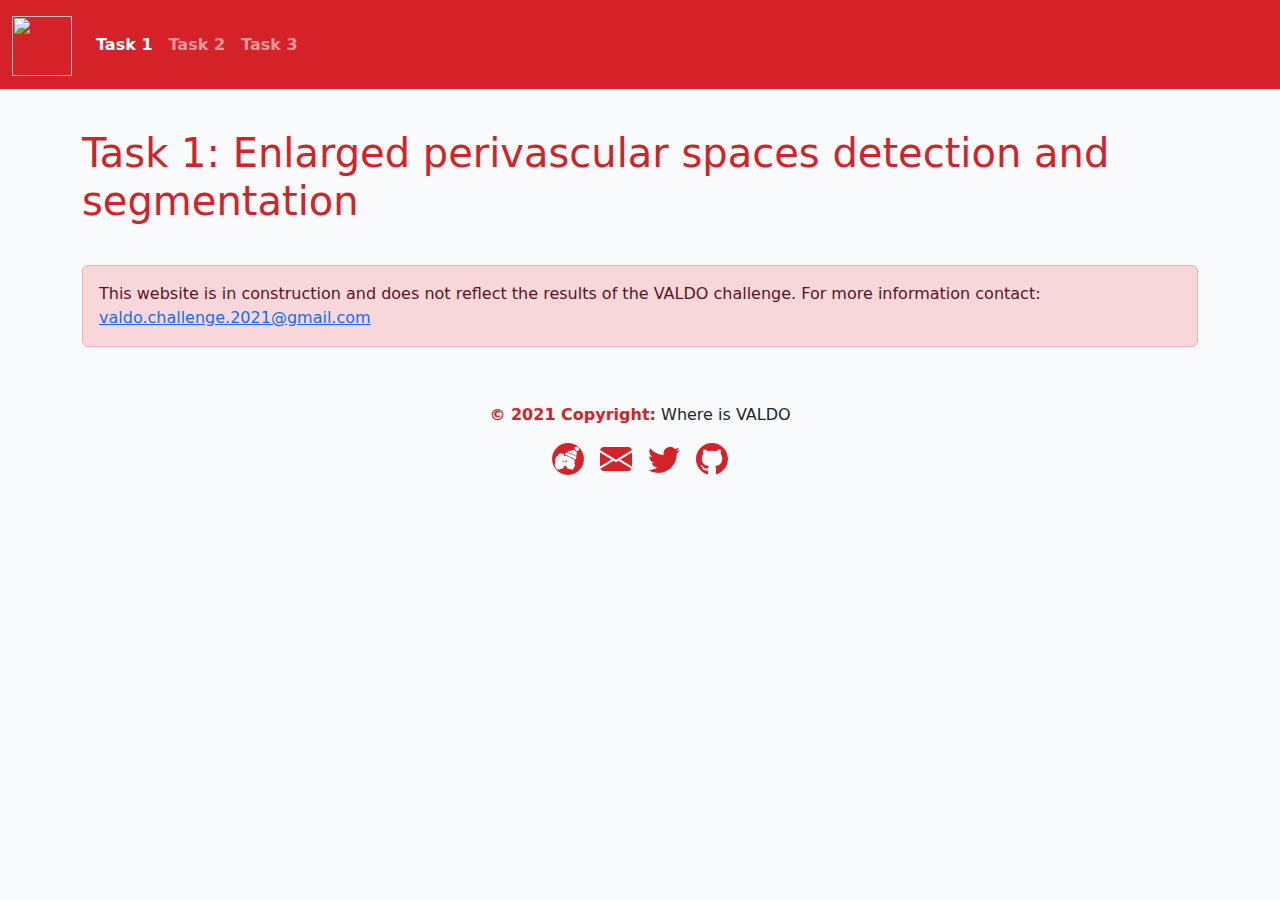
==== task_1.html @ 1172d179 "Modify footer margin" ====
<!DOCTYPE html>
<html lang="en">
    <head>
	<meta name="viewport" content="width=device-width, initial-scale=1.0">
	<link href="https://unpkg.com/gridjs/dist/theme/mermaid.min.css" rel="stylesheet"/>
	<link href="https://cdn.jsdelivr.net/npm/bootstrap@5.2.0/dist/css/bootstrap.min.css" rel="stylesheet"/>
        <link rel="shortcut icon" href="web/logo.png"/>
<style>
        h1 {
            color: #d52229;
            margin-top: 1em;
            margin-bottom: 1em;
        }
        body {
            background-color: #f9fafb
        }
        footer {
            display: flex;
            flex-direction: column;
            justify-content: center;
        }
        .footer-text {
            display: flex;
            flex-direction: row;
            margin-top: 1em;
            justify-content: center;
        }
        .icon {
            width: 2em;
            margin-left: 0.5em;
            margin-right: 0.5em;
        }

        .valdo:hover {
            color: #a9bcc5;
        }

        .github:hover {
            color: #000000;
        }

        .twitter:hover {
            color: #52a7e8;
        }

        .icon > a {
            color: inherit;
        }

        .mail:hover {
            color: #fca521;
        }
        .footer-icons {
            color: #d52229;
            display: flex;
            margin-top: 1em;
            margin-bottom: 1em;
            flex-direction: row;
            justify-content: center;
        }
        .navbar {
            background-color: #d52229;
        }
        .footer-text > strong {
            color: #d52229;
        }
</style>
    </head>
    <body>
        <nav class="navbar navbar-expand-lg navbar-dark">
            <div class="container-fluid">
                <a class="navbar-brand" href="index.html">
                    <img src="web/logo.png" alt="" width="60" height="60" class="d-inline-block align-text-top">
                </a>
                <button class="navbar-toggler" type="button" data-bs-toggle="collapse" data-bs-target="#navbarText" aria-controls="navbarText" aria-expanded="false" aria-label="Toggle navigation">
                    <span class="navbar-toggler-icon"></span>
                </button>
                <div class="collapse navbar-collapse" id="navbarText">
                    <ul class="navbar-nav me-auto mb-2 mb-lg-0">
                        <li class="nav-item">
                            <a class="nav-link active" href="task_1.html"><strong>Task 1</strong></a>
                        </li>
                        <li class="nav-item">
                            <a class="nav-link inactive" href="task_2.html"><strong>Task 2</strong></a>
                        </li>
                        <li class="nav-item">
                            <a class="nav-link inactive" href="task_3.html"><strong>Task 3</strong></a>
                        </li>
                    </ul>
                </div>
            </div>
        </nav>

        <div class="container">

            <h1>Task 1: Enlarged perivascular spaces detection and segmentation</h1>

            <div class="alert alert-danger" role="alert">
                This website is in construction and does not reflect the results of the VALDO challenge. For more information contact: <a href="mailto:valdo.challenge.2021@gmail.com">valdo.challenge.2021@gmail.com</a>
            </div>

            <div id="task1"></div>

            <script src="https://unpkg.com/gridjs/dist/gridjs.umd.js"></script>
            <script src="https://cdn.jsdelivr.net/npm/bootstrap@5.2.0/dist/js/bootstrap.bundle.min.js"></script>

        </div>
        <br>
        <footer>
            <div class="footer-text">
                <strong>© 2021 Copyright:</strong>&nbsp;Where is VALDO
            </div>
            <div class="footer-icons">
                <div class="icon">
                    <a href="https://valdo.grand-challenge.org/">
                        <svg xmlns="http://www.w3.org/2000/svg" width="100%" height="100%" fill="currentColor" class="bi bi-valdo valdo" viewBox="0 0 60 60">
                            <path d="m 30.000261,0.144715 a 29.855217,29.855217 0 0 0 -29.855542,29.85503 29.855217,29.855217 0 0 0 29.855542,29.85554 29.855217,29.855217 0 0 0 29.85502,-29.85554 29.855217,29.855217 0 0 0 -29.85502,-29.85503 z m 14.1149,6.74119 c 0.0757,-0.009 0.14612,0.0627 0.22376,0.15555 0.12421,0.14857 0.26726,0.35272 0.43822,0.38602 0.17096,0.0333 0.37003,-0.10371 0.58911,-0.22686 0.21907,-0.12315 0.45764,-0.23215 0.59686,-0.18035 0.13923,0.0518 0.17926,0.26391 0.2713,0.37931 0.0921,0.11535 0.23619,0.13432 0.57774,0.0548 0.34155,-0.0796 0.8808,-0.25784 1.15549,-0.2837 0.27469,-0.0259 0.28499,0.10022 0.27078,0.2589 -0.0142,0.15868 -0.0532,0.35036 0.0842,0.39274 0.13749,0.0424 0.45107,-0.0645 0.64337,-0.0238 0.1923,0.0407 0.26379,0.22852 0.2868,0.42426 0.023,0.19573 -0.002,0.39988 0.17415,0.66766 0.17622,0.26779 0.55333,0.59892 0.72192,0.86145 0.16859,0.26253 0.12871,0.45618 0.0842,0.58962 -0.0444,0.13343 -0.0936,0.20681 0.0408,0.3359 0.13445,0.12909 0.45234,0.31372 0.62322,0.45785 0.17088,0.14414 0.19498,0.24785 0.14314,0.34365 -0.0518,0.0958 -0.17992,0.18414 -0.19224,0.29197 -0.0123,0.10784 0.0909,0.23472 0.0615,0.34882 -0.0294,0.1141 -0.19118,0.21605 -0.26769,0.38344 -0.0765,0.16738 -0.0677,0.39969 -0.0579,0.6072 0.01,0.20751 0.0204,0.39021 -0.10129,0.48369 -0.12168,0.0935 -0.37588,0.0982 -0.59686,0.22014 -0.22099,0.122 -0.40832,0.36137 -0.57981,0.52245 -0.17149,0.16108 -0.32755,0.24385 -0.47336,0.29197 -0.14582,0.0481 -0.28169,0.0614 -0.40462,0.0496 -0.12293,-0.0118 -0.233,-0.0491 -0.32143,-0.008 -0.0884,0.0403 -0.15453,0.15779 -0.26148,0.23565 -0.10695,0.0779 -0.25476,0.11655 -0.37052,0.2036 -0.11579,0.087 -0.1993,0.22229 -0.28991,0.25167 -0.0906,0.0294 -0.18859,-0.0474 -0.32039,-0.11524 -0.13181,-0.0678 -0.29762,-0.12593 -0.43564,-0.22583 -0.13803,-0.0999 -0.24842,-0.24197 -0.42374,-0.36897 -0.17531,-0.12701 -0.41566,-0.23897 -0.65113,-0.33745 -0.23548,-0.0985 -0.4657,-0.18333 -0.62838,-0.28525 -0.16268,-0.10191 -0.25756,-0.22092 -0.29766,-0.39377 -0.0401,-0.17285 -0.0254,-0.39914 -0.13487,-0.46768 -0.1095,-0.0685 -0.34349,0.0207 -0.54416,0.006 -0.20067,-0.0149 -0.36824,-0.13435 -0.41289,-0.34675 -0.0447,-0.2124 0.0339,-0.51756 -0.0129,-0.72864 -0.0467,-0.21109 -0.21883,-0.32802 -0.30851,-0.47129 -0.0897,-0.14326 -0.0968,-0.31296 -0.0734,-0.45061 0.0233,-0.13765 0.077,-0.24292 -0.005,-0.3018 -0.0815,-0.0589 -0.29865,-0.0711 -0.41651,-0.1204 -0.11786,-0.0492 -0.13634,-0.13583 -0.14573,-0.17932 -0.009,-0.0435 -0.009,-0.0439 0.0119,-0.17932 0.0213,-0.13548 0.0644,-0.40668 0.063,-0.58601 -10e-4,-0.17933 -0.0472,-0.26719 -0.10128,-0.38033 -0.0541,-0.11319 -0.11643,-0.25212 -0.03,-0.33125 0.0865,-0.0791 0.32149,-0.0982 0.40308,-0.20671 0.0816,-0.10856 0.01,-0.30701 0.0109,-0.44183 10e-4,-0.13482 0.0764,-0.20595 0.15193,-0.30179 0.0756,-0.0958 0.15175,-0.21634 0.25322,-0.21394 0.10146,0.002 0.22791,0.12793 0.3762,-0.0558 0.1483,-0.18371 0.31891,-0.67647 0.45734,-0.87643 0.0519,-0.075 0.0993,-0.10906 0.14469,-0.11421 z m -2.28668,5.67976 c 0.0378,9e-4 0.0732,0.005 0.10749,0.0145 -0.008,0.038 -0.0184,0.0795 -0.0264,0.12505 -0.0233,0.13764 -0.0174,0.30734 0.0724,0.45062 0.0897,0.14328 0.26232,0.2602 0.30902,0.47129 0.0468,0.21108 -0.0318,0.51573 0.0129,0.72812 0.0446,0.2124 0.21223,0.33237 0.4129,0.34727 0.20067,0.0152 0.43464,-0.0743 0.54415,-0.006 0.10951,0.0685 0.0948,0.29482 0.13487,0.46768 0.0401,0.17286 0.13446,0.29239 0.29714,0.39429 0.16269,0.10193 0.39344,0.18633 0.62891,0.28473 0.23548,0.0985 0.47633,0.21096 0.65164,0.33797 0.17531,0.127 0.28468,0.26917 0.42271,0.36897 0.13801,0.0999 0.30435,0.15802 0.43615,0.22582 0.13181,0.0678 0.22969,0.14516 0.32039,0.11576 0.0906,-0.0294 0.1736,-0.16508 0.28939,-0.25218 0.0536,-0.0403 0.11467,-0.0706 0.17467,-0.0987 -0.0564,0.32243 -0.13388,0.81135 -0.13488,1.2454 -0.001,0.50702 0.10306,0.92382 0.0605,1.29553 -0.0426,0.37171 -0.23237,0.69863 -0.29197,1.02939 -0.0597,0.33075 0.0104,0.66502 -0.0755,1.07539 -0.0858,0.41036 -0.32746,0.89696 -0.39636,1.51567 -0.069,0.61869 0.0351,1.36931 -0.14727,1.61023 -0.18238,0.24092 -0.65099,-0.0274 -1.01234,-0.29248 -0.36135,-0.26505 -0.61537,-0.52678 -0.88109,-0.6811 -0.26571,-0.15431 -0.54321,-0.20091 -0.77204,-0.38344 -0.22883,-0.18252 -0.40903,-0.5012 -0.75293,-0.69143 -0.34391,-0.19022 -0.85146,-0.25171 -1.27382,-0.46664 -0.42236,-0.21492 -0.75976,-0.58367 -1.14515,-0.75602 -0.38538,-0.17236 -0.8192,-0.14816 -1.20561,-0.29404 -0.386435,-0.14589 -0.725154,-0.46176 -1.16169,-0.59893 -0.436544,-0.13711 -0.970865,-0.0953 -1.369943,-0.2372 -0.399074,-0.14189 -0.662978,-0.46833 -1.133781,-0.6165 -0.470798,-0.14825 -1.148278,-0.11785 -1.497583,-0.20825 -0.349304,-0.0905 -0.370322,-0.30198 -0.890384,-0.57723 -0.520066,-0.27524 -1.539435,-0.61397 -2.354896,-0.92087 -0.815459,-0.3069 -1.426865,-0.58148 -1.262455,-0.77877 0.164409,-0.19728 1.10469,-0.31689 1.612822,-0.4408 0.50813,-0.12391 0.584464,-0.25297 0.705383,-0.51159 0.120918,-0.25861 0.286872,-0.64716 0.728121,-0.83613 0.441247,-0.18898 1.157191,-0.17789 1.850016,-0.32453 0.692828,-0.14664 1.362252,-0.4509 1.927531,-0.59272 0.565285,-0.14184 1.026451,-0.12113 1.610755,-0.26665 0.5843,-0.14553 1.291454,-0.45699 1.853634,-0.60875 0.56219,-0.15178 0.979,-0.14439 1.41387,-0.27389 0.43487,-0.12948 0.88831,-0.39661 1.20871,-0.38861 z m -14.215672,5.34437 c 0.156752,0.004 0.322294,0.0211 0.490926,0.0599 0.599583,0.13822 1.240657,0.54573 1.804541,0.7276 0.563886,0.18187 1.050291,0.13833 1.513603,0.34003 0.463315,0.2017 0.903202,0.64844 1.400431,0.8847 0.497231,0.23627 1.051872,0.26269 1.522388,0.43977 0.470518,0.17709 0.856916,0.50456 1.270724,0.66043 0.413806,0.15587 0.855252,0.14023 1.302763,0.27181 0.447508,0.13158 0.900963,0.40999 1.298628,0.52349 0.397658,0.11349 0.739618,0.0622 1.073318,0.20825 0.3337,0.14605 0.65956,0.48937 1.01234,0.66921 0.35277,0.17985 0.73251,0.19652 1.05834,0.39636 0.32582,0.19984 0.5977,0.58254 0.94619,0.77773 0.34849,0.19519 0.7732,0.20343 1.09658,0.35553 0.32338,0.15211 0.54527,0.4473 0.89917,0.74621 0.35389,0.29892 0.83964,0.6017 1.11104,0.85525 0.27141,0.25355 0.32891,0.45811 0.30076,0.7214 -0.0282,0.2633 -0.14181,0.58524 -0.19431,0.99787 -0.0525,0.41262 -0.0439,0.91573 -0.17725,1.21388 -0.13336,0.29815 -0.40901,0.3915 -0.56017,0.74052 -0.15117,0.34904 -0.17808,0.95337 -0.37724,1.26711 -0.19917,0.31374 -0.57039,0.33759 -0.95498,0.19637 -0.38459,-0.14122 -0.78249,-0.44787 -1.06712,-0.59893 -0.28463,-0.15107 -0.4562,-0.14629 -0.74259,-0.35036 -0.28638,-0.20407 -0.68731,-0.6175 -1.1374,-0.87592 -0.4501,-0.25843 -0.94928,-0.36201 -1.46761,-0.56327 -0.51833,-0.20127 -1.055729,-0.49994 -1.615918,-0.82993 -0.56019,-0.32998 -1.14299,-0.69116 -1.72651,-0.9648 -0.58352,-0.27364 -1.168223,-0.46 -1.595251,-0.71726 -0.42703,-0.25726 -0.696566,-0.58569 -1.262972,-0.79892 -0.566407,-0.21323 -1.429376,-0.311 -2.121835,-0.60978 -0.692457,-0.29878 -1.214486,-0.79872 -1.759065,-1.08573 -0.544581,-0.287 -1.111935,-0.36052 -1.844332,-0.65422 -0.732399,-0.29369 -1.62952,-0.80769 -2.124935,-1.11621 -0.495418,-0.30852 -0.589055,-0.41149 -0.480591,-0.62684 0.108464,-0.21536 0.418972,-0.5425 0.621151,-0.86196 0.202176,-0.31946 0.296233,-0.63148 0.422196,-0.86403 0.125963,-0.23254 0.284075,-0.38554 0.429431,-0.59738 0.145357,-0.21183 0.277778,-0.48254 0.344165,-0.61805 0.06639,-0.13551 0.06669,-0.13598 0.345716,-0.20154 0.174391,-0.041 0.457857,-0.10741 0.792199,-0.11782 0.05015,-0.002 0.101229,-0.002 0.153479,-5.2e-4 z m -10.937317,1.24696 v 5.1e-4 c 0.0238,2e-5 0.04762,1.3e-4 0.07131,5.2e-4 0.315494,0.005 0.611737,0.045 0.88315,0.1571 0.434268,0.17931 0.804455,0.5437 1.196826,0.9033 0.392361,0.35962 0.807155,0.71368 1.095541,0.69608 0.288397,-0.0177 0.450858,-0.40759 0.759126,-0.62993 0.308268,-0.22233 0.762193,-0.27627 1.119312,-0.19017 0.357119,0.0861 0.617289,0.31205 0.764294,0.68729 0.147026,0.37525 0.180986,0.89952 0.190686,1.26246 0.0095,0.36294 -0.0056,0.5645 -0.14211,0.89969 -0.136523,0.3352 -0.394874,0.804 -0.393774,1.04696 0.0014,0.24297 0.262564,0.2604 0.549837,0.38706 0.287282,0.12667 0.600944,0.36233 0.816488,0.43253 0.215533,0.0702 0.33322,-0.0253 0.496093,-0.2589 0.162886,-0.2336 0.371026,-0.60514 0.600481,-0.84181 0.15426,-0.1591 0.316342,-0.2574 0.429948,-0.36742 0.318025,0.16593 0.647107,0.325 0.948779,0.44597 0.732397,0.2937 1.300272,0.36722 1.844848,0.65422 0.544576,0.28701 1.066093,0.78694 1.758549,1.08572 0.692458,0.29879 1.555429,0.39656 2.121835,0.60979 0.566405,0.21323 0.836459,0.54165 1.263489,0.79891 0.427029,0.25725 1.011213,0.44362 1.594734,0.71727 0.58352,0.27364 1.165806,0.63482 1.725993,0.9648 0.560189,0.32999 1.098111,0.62867 1.616439,0.82993 0.518335,0.20126 1.017525,0.30536 1.467615,0.56379 0.45009,0.25841 0.851,0.67081 1.1374,0.87488 0.28638,0.20405 0.45796,0.19981 0.74259,0.35088 0.28463,0.15106 0.68253,0.4572 1.06712,0.59841 0.0689,0.0253 0.13702,0.0455 0.20412,0.0594 -0.0525,0.1436 -0.11017,0.28429 -0.17467,0.42375 -0.27255,0.58937 -0.6648,1.16308 -0.7121,1.63349 -0.0473,0.47039 0.25068,0.83691 0.54674,1.27537 0.29607,0.43846 0.59062,0.94817 0.63562,1.44281 0.045,0.49463 -0.15965,0.97455 -0.79065,1.18339 -0.631,0.20886 -1.68891,0.14687 -2.07481,0.19017 -0.3859,0.0433 -0.0994,0.1914 0.25321,0.262 0.3526,0.071 0.77141,0.0639 1.07901,0.0811 0.3076,0.0172 0.50376,0.0583 0.79323,0.29921 0.28947,0.24092 0.67215,0.6812 0.87592,1.32188 0.20384,0.64068 0.22914,1.48159 0.0537,2.11925 -0.17541,0.63767 -0.55123,1.07227 -0.7183,1.61076 -0.16707,0.53848 -0.12575,1.18101 -0.16795,1.61643 -0.0422,0.43542 -0.16856,0.66389 -0.62063,0.77825 -0.45209,0.11424 -1.23001,0.11444 -1.50172,0.20154 -0.27176,0.0871 -0.0368,0.26161 0.0279,0.84698 0.0647,0.58535 -0.0407,1.58147 -0.25838,2.1611 -0.21766,0.57964 -0.54756,0.74323 -0.94619,0.72503 -0.39865,-0.0181 -0.86644,-0.21795 -1.420593,-0.41703 -0.554153,-0.19908 -1.19509,-0.39795 -1.65468,-0.39895 -0.459589,-10e-4 -0.737271,0.19497 -1.150834,0.24547 -0.413562,0.0505 -0.963118,-0.045 -1.454175,-0.29921 -0.491056,-0.25421 -0.923566,-0.66663 -1.034562,-0.9772 -0.111051,-0.31056 0.0998,-0.51847 -0.10542,-0.45527 -0.205223,0.0632 -0.826494,0.39692 -1.373042,0.55604 -0.546561,0.15911 -1.018801,0.14353 -1.419035,-0.0165 -0.400237,-0.16008 -0.728912,-0.46472 -0.857312,-0.86351 -0.128401,-0.39878 -0.05577,-0.89195 0.197404,-1.20096 0.253176,-0.309 0.686426,-0.43364 0.666626,-0.47284 -0.01985,-0.0391 -0.493168,0.007 -0.960665,-0.0884 -0.467531,-0.0955 -0.928623,-0.33294 -1.315682,-0.81649 -0.387072,-0.48354 -0.699836,-1.21352 -0.733806,-1.76268 -0.03397,-0.54916 0.210946,-0.91695 0.120407,-0.90485 -0.0905,0.0121 -0.516306,0.4041 -1.065052,0.64027 -0.548777,0.23627 -1.221074,0.31603 -1.708939,0.15038 -0.487867,-0.16565 -0.791287,-0.57724 -0.883667,-0.61754 -0.09242,-0.0403 0.02631,0.29023 0.10852,0.58446 0.08232,0.29423 0.127576,0.55221 0.05013,0.98341 -0.07743,0.43119 -0.27745,1.03604 -0.583943,1.4919 -0.306473,0.45585 -0.719205,0.7627 -1.1467,0.89451 -0.427496,0.13175 -0.869944,0.0884 -1.028361,0.19276 -0.157869,0.10434 -0.03209,0.3564 -0.0031,0.6227 0.02899,0.2663 -0.0383,0.54686 -0.219108,0.80615 -0.18081,0.25928 -0.475598,0.49779 -0.972551,0.54519 -0.49694,0.0474 -1.196293,-0.0957 -1.706355,-0.28216 -0.510063,-0.18638 -0.830212,-0.41657 -0.937411,-0.39687 -0.107139,0.0197 -0.0013,0.28872 -0.178284,0.64182 -0.176925,0.3531 -0.636355,0.79057 -1.046964,1.02113 -0.4106,0.23064 -0.77285,0.25451 -1.139465,0.15761 -0.366617,-0.0969 -0.737591,-0.31476 -1.070219,-0.33176 -0.33265,-0.017 -0.62645,0.16688 -0.939478,0.23978 -0.313016,0.0726 -0.645495,0.0346 -0.963249,0.0816 -0.317754,0.047 -0.620655,0.17913 -0.925008,0.24753 -0.304351,0.0677 -0.611048,0.0721 -0.909505,0.003 -0.298469,-0.069 -0.588328,-0.21137 -0.762744,-0.73225 -0.174441,-0.52087 -0.232776,-1.42054 -0.155546,-1.94097 0.07727,-0.52043 0.28942,-0.66135 0.289388,-0.70125 -4.4e-5,-0.0396 -0.212427,0.0219 -0.479557,-0.003 -0.267131,-0.025 -0.588754,-0.13615 -0.823206,-0.17725 -0.234462,-0.0411 -0.381636,-0.0122 -0.512113,-0.0574 -0.130466,-0.0452 -0.244258,-0.16453 -0.303858,-0.6382 -0.05966,-0.47366 -0.06446,-1.30182 -0.265617,-1.89084 -0.201154,-0.58902 -0.59884,-0.93954 -0.792716,-1.33429 -0.193854,-0.39476 -0.184103,-0.83328 -0.136943,-1.33687 0.04716,-0.50358 0.131858,-1.07184 0.375688,-1.52755 0.24382,-0.4557 0.646694,-0.79817 0.671794,-1.09968 0.02509,-0.30151 -0.328447,-0.5624 -0.514698,-0.96686 -0.186297,-0.40447 -0.204527,-0.95289 -0.01912,-1.43144 0.185396,-0.47853 0.574406,-0.88692 0.808219,-1.23197 0.233776,-0.34505 0.312313,-0.62745 0.163815,-1.0852 -0.148499,-0.45776 -0.524301,-1.09109 -0.703833,-1.62988 -0.179485,-0.5388 -0.162131,-0.9825 -0.164331,-1.36787 -0.0019,-0.38539 -0.02223,-0.71197 0.196887,-0.97204 0.219103,-0.26005 0.676998,-0.45317 1.116728,-0.55087 0.439729,-0.0976 0.860662,-0.10017 0.982885,-0.19947 0.122234,-0.0993 -0.0541,-0.29565 -0.270784,-0.48007 -0.21669,-0.18441 -0.473415,-0.35647 -0.569474,-0.73226 -0.09609,-0.37578 -0.03103,-0.95535 0.0739,-1.34358 0.104938,-0.38824 0.249707,-0.58493 0.465088,-0.77102 0.215371,-0.18607 0.5014,-0.36132 0.853694,-0.58756 0.352284,-0.22623 0.770694,-0.5034 1.09244,-0.65939 0.321747,-0.15595 0.546621,-0.19126 0.823206,-0.22066 0.276574,-0.0295 0.604884,-0.0536 0.788582,-0.44131 0.183697,-0.38769 0.222815,-1.13939 0.309025,-1.76889 0.08626,-0.62947 0.220115,-1.13656 0.577743,-1.35392 0.357616,-0.21737 0.939316,-0.14449 1.307413,0.13126 0.368098,0.27576 0.522703,0.75381 0.614433,0.68781 0.09178,-0.066 0.12038,-0.67658 0.15813,-1.11931 0.0378,-0.44274 0.08493,-0.71705 0.396875,-0.8878 0.311956,-0.17081 0.888569,-0.23737 1.42627,-0.27337 0.176438,-0.0111 0.348648,-0.0203 0.51573,-0.0201 z m 11.632365,13.61364 v 5.1e-4 c -0.16111,-5.8e-4 -0.390078,0.15416 -0.590661,0.22686 -0.229238,0.083 -0.421344,0.0582 -0.826306,0.26304 -0.404953,0.20479 -1.022839,0.63966 -1.331702,0.85679 -0.308906,0.21718 -0.30839,0.217 -0.36897,0.2713 -0.06051,0.0543 -0.181947,0.16302 -0.232027,0.33073 -0.05034,0.16773 -0.0289,0.39397 -0.0067,0.63976 0.02207,0.24579 0.0454,0.51114 0.08423,0.74155 0.03879,0.23039 0.09326,0.42571 0.240295,0.45631 0.147039,0.0307 0.386427,-0.10255 0.721403,-0.36742 0.334987,-0.26488 0.765386,-0.6612 1.100708,-0.96894 0.335333,-0.30774 0.575785,-0.5272 0.816488,-0.80822 0.240693,-0.28103 0.481862,-0.62397 0.576192,-0.94723 0.0943,-0.32324 0.04177,-0.62719 -0.117822,-0.68419 -0.01992,-0.008 -0.04207,-0.0108 -0.06511,-0.0109 z m -8.111132,0.50798 c -0.328465,-0.004 -0.395841,0.22612 -0.291456,0.54363 0.104408,0.31751 0.381033,0.72266 0.654741,1.01079 0.273696,0.28813 0.544015,0.45896 0.904854,0.7705 0.36084,0.31155 0.811921,0.76382 1.087272,0.9958 0.275341,0.23197 0.374754,0.24404 0.425814,-0.11989 0.05104,-0.36393 0.05419,-1.10365 0.05529,-1.47381 0.0014,-0.37018 0.0013,-0.37073 -0.220658,-0.51728 -0.221935,-0.14655 -0.666032,-0.43995 -1.182357,-0.70487 -0.516316,-0.26492 -1.105073,-0.50187 -1.433504,-0.50487 z" />
                        </svg>
                    </a>
                </div>
                <div class="icon">
                    <a href="mailto:valdo.challenge.2021@gmail.com">
                        <svg xmlns="http://www.w3.org/2000/svg" width="100%" height="100%" fill="currentColor" class="mail bi bi-envelope-fill" viewBox="0 0 16 16">
                            <path d="M.05 3.555A2 2 0 0 1 2 2h12a2 2 0 0 1 1.95 1.555L8 8.414.05 3.555ZM0 4.697v7.104l5.803-3.558L0 4.697ZM6.761 8.83l-6.57 4.027A2 2 0 0 0 2 14h12a2 2 0 0 0 1.808-1.144l-6.57-4.027L8 9.586l-1.239-.757Zm3.436-.586L16 11.801V4.697l-5.803 3.546Z"/>
                        </svg>
                    </a>
                </div>
                <div class="icon">
                    <a href="https://twitter.com/valdo_2021">
                        <svg xmlns="http://www.w3.org/2000/svg" width="100%" height="100%" fill="currentColor" class="twitter bi bi-twitter" viewBox="0 0 16 16">

                            <path d="M5.026 15c6.038 0 9.341-5.003 9.341-9.334 0-.14 0-.282-.006-.422A6.685 6.685 0 0 0 16 3.542a6.658 6.658 0 0 1-1.889.518 3.301 3.301 0 0 0 1.447-1.817 6.533 6.533 0 0 1-2.087.793A3.286 3.286 0 0 0 7.875 6.03a9.325 9.325 0 0 1-6.767-3.429 3.289 3.289 0 0 0 1.018 4.382A3.323 3.323 0 0 1 .64 6.575v.045a3.288 3.288 0 0 0 2.632 3.218 3.203 3.203 0 0 1-.865.115 3.23 3.23 0 0 1-.614-.057 3.283 3.283 0 0 0 3.067 2.277A6.588 6.588 0 0 1 .78 13.58a6.32 6.32 0 0 1-.78-.045A9.344 9.344 0 0 0 5.026 15z"/>
                        </svg>
                    </a>
                </div>
                <div class="icon">
                    <a href="https://github.com/Valdo-Challenge-2021">
                        <svg xmlns="http://www.w3.org/2000/svg" width="100%" height="100%" fill="currentColor" class="bi bi-github github" viewBox="0 0 16 16">
                            <path d="M8 0C3.58 0 0 3.58 0 8c0 3.54 2.29 6.53 5.47 7.59.4.07.55-.17.55-.38 0-.19-.01-.82-.01-1.49-2.01.37-2.53-.49-2.69-.94-.09-.23-.48-.94-.82-1.13-.28-.15-.68-.52-.01-.53.63-.01 1.08.58 1.23.82.72 1.21 1.87.87 2.33.66.07-.52.28-.87.51-1.07-1.78-.2-3.64-.89-3.64-3.95 0-.87.31-1.59.82-2.15-.08-.2-.36-1.02.08-2.12 0 0 .67-.21 2.2.82.64-.18 1.32-.27 2-.27.68 0 1.36.09 2 .27 1.53-1.04 2.2-.82 2.2-.82.44 1.1.16 1.92.08 2.12.51.56.82 1.27.82 2.15 0 3.07-1.87 3.75-3.65 3.95.29.25.54.73.54 1.48 0 1.07-.01 1.93-.01 2.2 0 .21.15.46.55.38A8.012 8.012 0 0 0 16 8c0-4.42-3.58-8-8-8z"/>
                        </svg>
                    </a>
                </div>
            </div>
        </footer>


	<script>
	    new gridjs.Grid(
		{
                    columns: ['Team', 'Rank', 'DSC (↑)', 'AVD (↓)', 'F1 (↑)', 'ACD (↓)'],
		    search: true,
		    sort: true,
		    fixedHeader: true,
                    height: '400px',
		    data: [['Alice', '2', '0.78', '5', '0.35', '3'], ['Bob', '1', '0.98', '1', '0.88', '2']]
		}
	    ).render(document.getElementById("task1"));
	</script>
    </body>
</html>
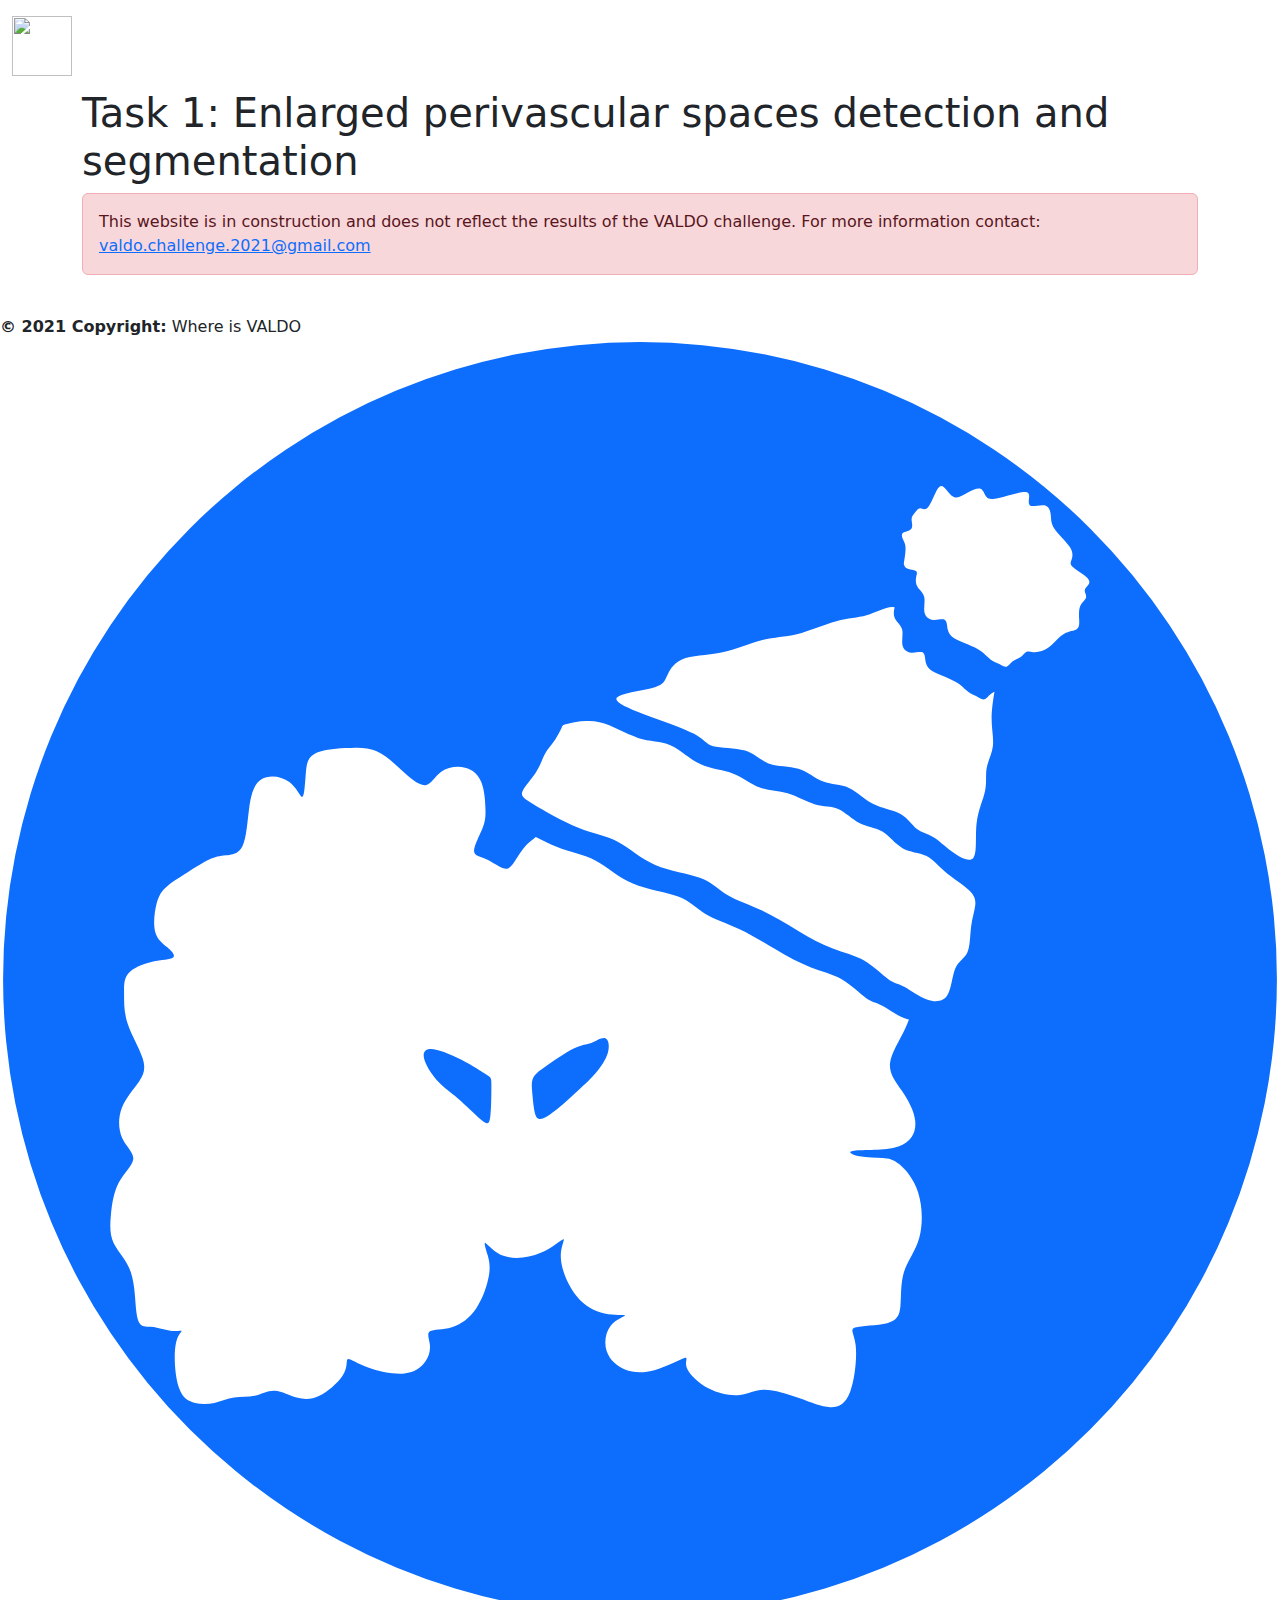
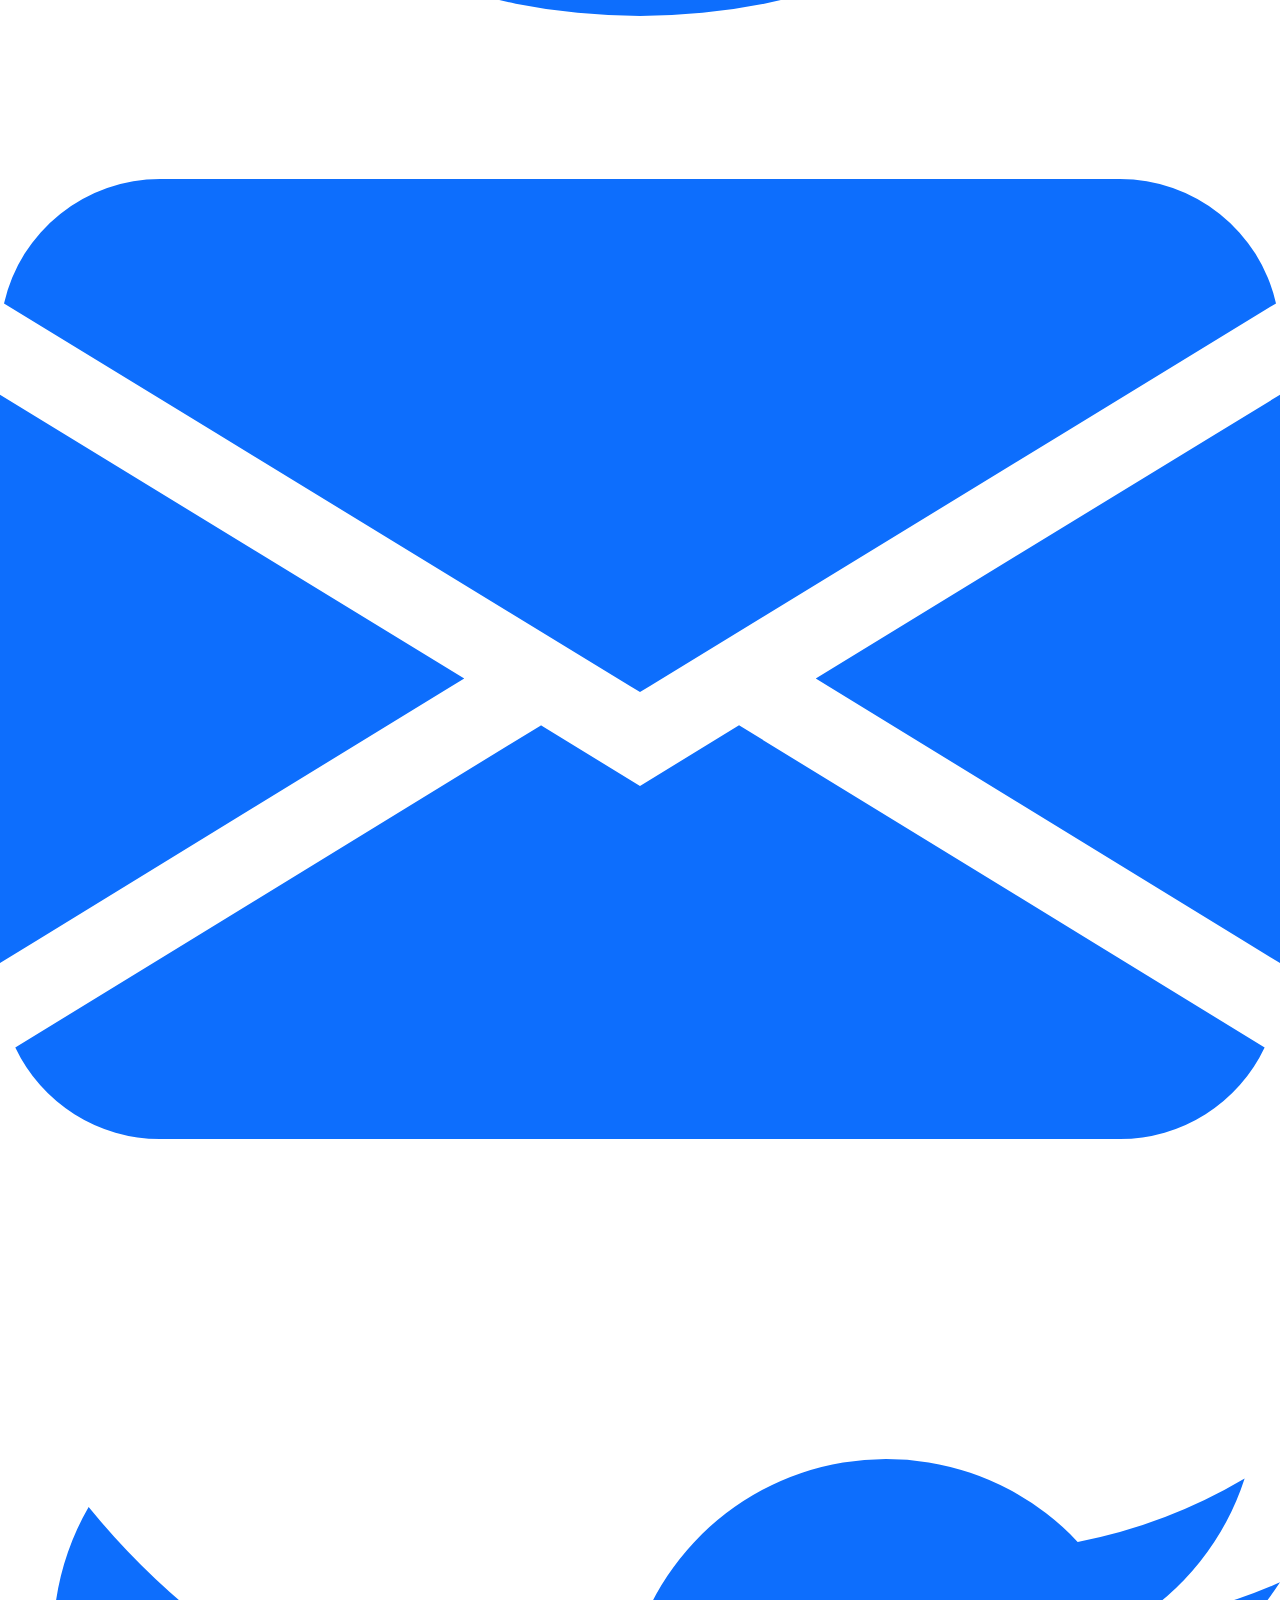
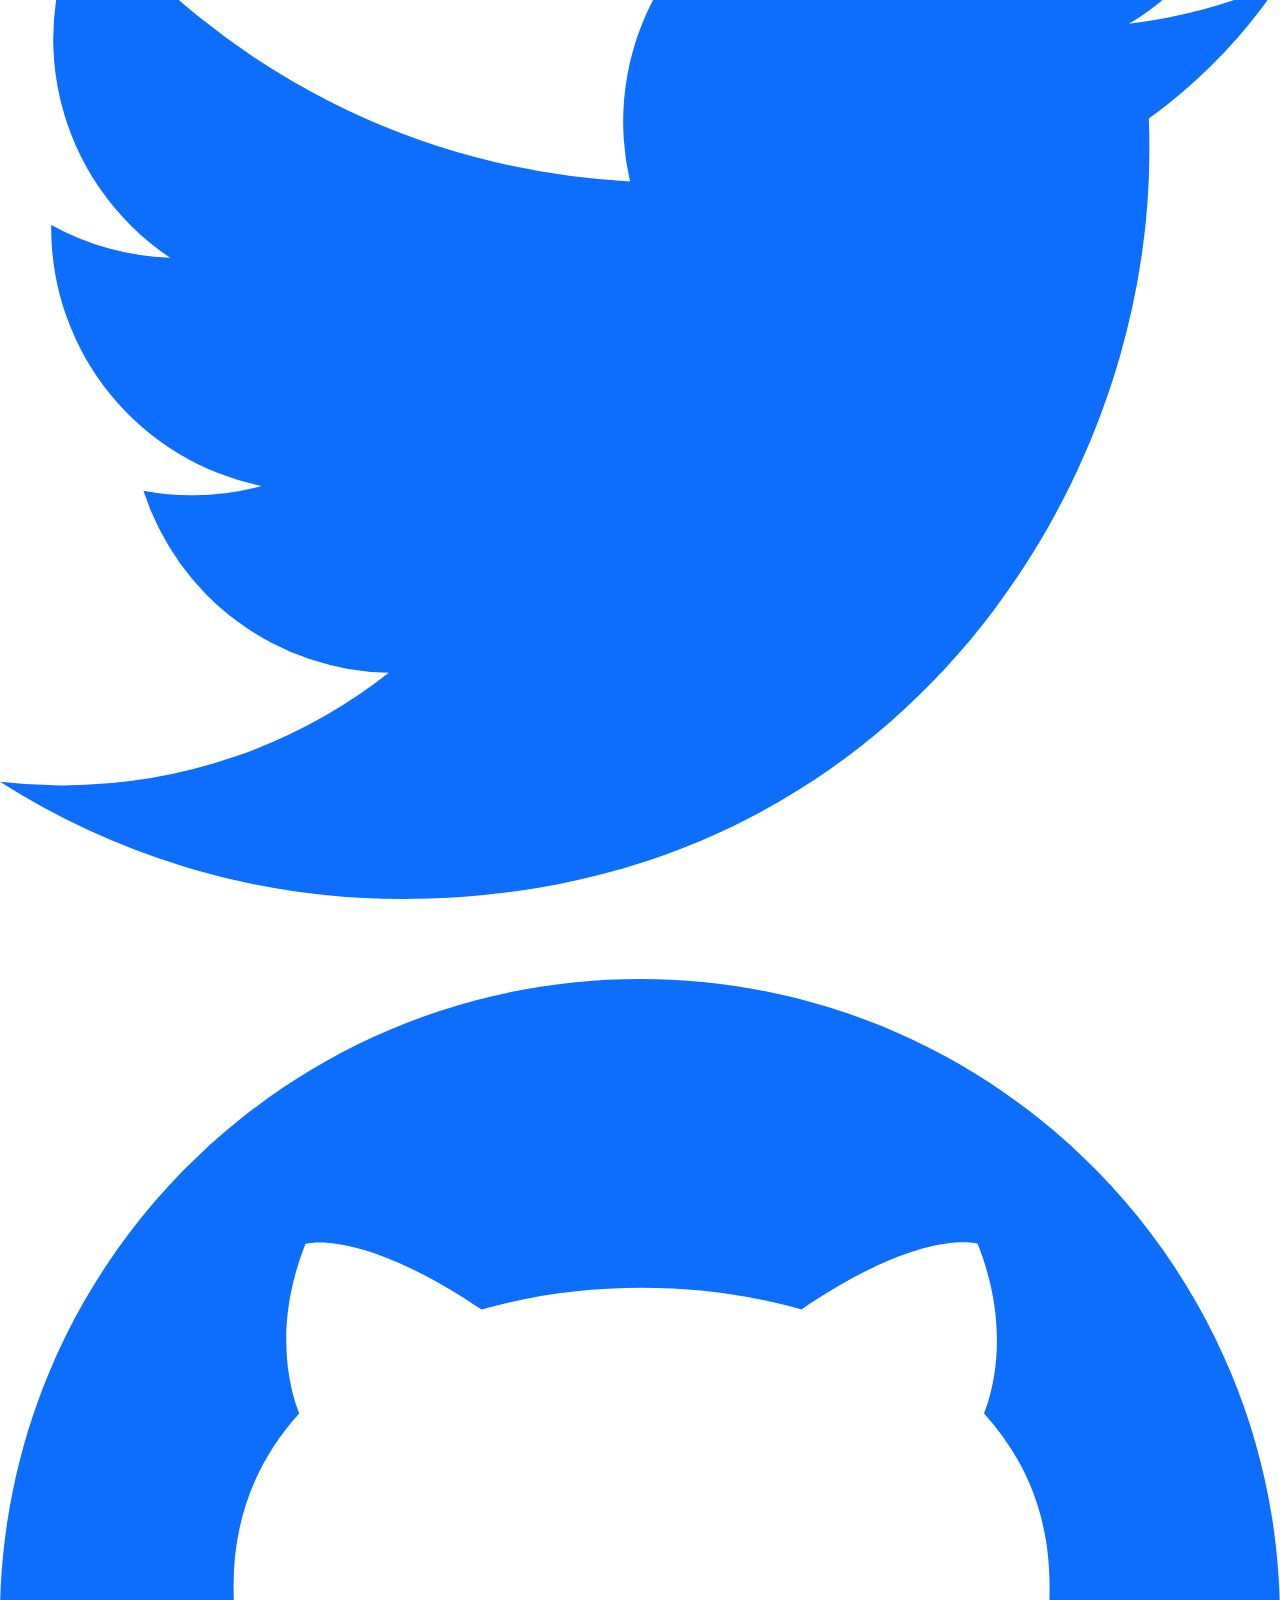
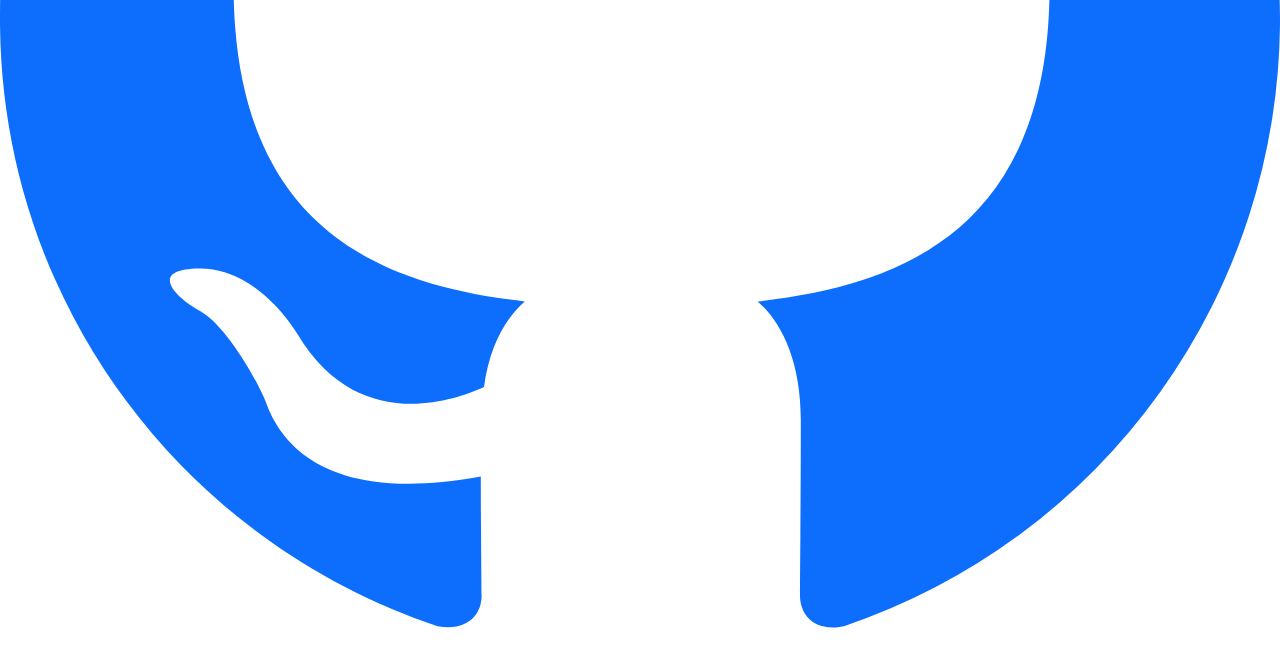
==== commit 3a1e309b: "Update leaderboard" ====
--- a/task_1.html
+++ b/task_1.html
@@ -4,67 +4,9 @@
 	<meta name="viewport" content="width=device-width, initial-scale=1.0">
 	<link href="https://unpkg.com/gridjs/dist/theme/mermaid.min.css" rel="stylesheet"/>
 	<link href="https://cdn.jsdelivr.net/npm/bootstrap@5.2.0/dist/css/bootstrap.min.css" rel="stylesheet"/>
+        <link rel="stylesheet" type="text/css" href="mystyles.css" media="screen" />
         <link rel="shortcut icon" href="web/logo.png"/>
-<style>
-        h1 {
-            color: #d52229;
-            margin-top: 1em;
-            margin-bottom: 1em;
-        }
-        body {
-            background-color: #f9fafb
-        }
-        footer {
-            display: flex;
-            flex-direction: column;
-            justify-content: center;
-        }
-        .footer-text {
-            display: flex;
-            flex-direction: row;
-            margin-top: 1em;
-            justify-content: center;
-        }
-        .icon {
-            width: 2em;
-            margin-left: 0.5em;
-            margin-right: 0.5em;
-        }
 
-        .valdo:hover {
-            color: #a9bcc5;
-        }
-
-        .github:hover {
-            color: #000000;
-        }
-
-        .twitter:hover {
-            color: #52a7e8;
-        }
-
-        .icon > a {
-            color: inherit;
-        }
-
-        .mail:hover {
-            color: #fca521;
-        }
-        .footer-icons {
-            color: #d52229;
-            display: flex;
-            margin-top: 1em;
-            margin-bottom: 1em;
-            flex-direction: row;
-            justify-content: center;
-        }
-        .navbar {
-            background-color: #d52229;
-        }
-        .footer-text > strong {
-            color: #d52229;
-        }
-</style>
     </head>
     <body>
         <nav class="navbar navbar-expand-lg navbar-dark">
@@ -100,9 +42,6 @@
             </div>
 
             <div id="task1"></div>
-
-            <script src="https://unpkg.com/gridjs/dist/gridjs.umd.js"></script>
-            <script src="https://cdn.jsdelivr.net/npm/bootstrap@5.2.0/dist/js/bootstrap.bundle.min.js"></script>
 
         </div>
         <br>
@@ -144,15 +83,29 @@
         </footer>
 
 
+        <script src="https://unpkg.com/gridjs/dist/gridjs.umd.js"></script>
+        <script src="https://cdn.jsdelivr.net/npm/bootstrap@5.2.0/dist/js/bootstrap.bundle.min.js"></script>
 	<script>
+            function compare(a, b){
+                            var a_float = +(a.split(" ")[0]);
+                            var b_float = +(b.split(" ")[0]);
+                            if (a_float > b_float) {
+                                return 1;
+                            }
+                            else if (a_float < b_float) {
+                                return -1;
+                            } else{
+                                return 0;
+                            }
+                        }
 	    new gridjs.Grid(
 		{
-                    columns: ['Team', 'Rank', 'DSC (↑)', 'AVD (↓)', 'F1 (↑)', 'ACD (↓)'],
+                    columns: ['Team', 'Rank', {name: 'DSC (↑)', sort: {compare: compare} }, {name: 'AVD (↓)', sort: {compare: compare} }, {name: 'F1 (↑)', sort: {compare: compare} }, {name: 'ACD (↓)', sort: {compare: compare} }],
 		    search: true,
 		    sort: true,
 		    fixedHeader: true,
                     height: '400px',
-		    data: [['Alice', '2', '0.78', '5', '0.35', '3'], ['Bob', '1', '0.98', '1', '0.88', '2']]
+		    data: [['Alice', '2', '0.78 [0.6-0.8]', '5 [4-8]', '0.35 [0.3-0.7]', '3 [1-4]'], ['Alice', '2', '0.7 [0.6-0.8]', '5 [4-8]', '0.35 [0.9-0.7]', '3 [1-4]'], ['Bob', '1', '0.98 [0.5-1.0]', '1 [0-3]', '0.88 [0.5-0.7]', '2 [1-5]']]
 		}
 	    ).render(document.getElementById("task1"));
 	</script>
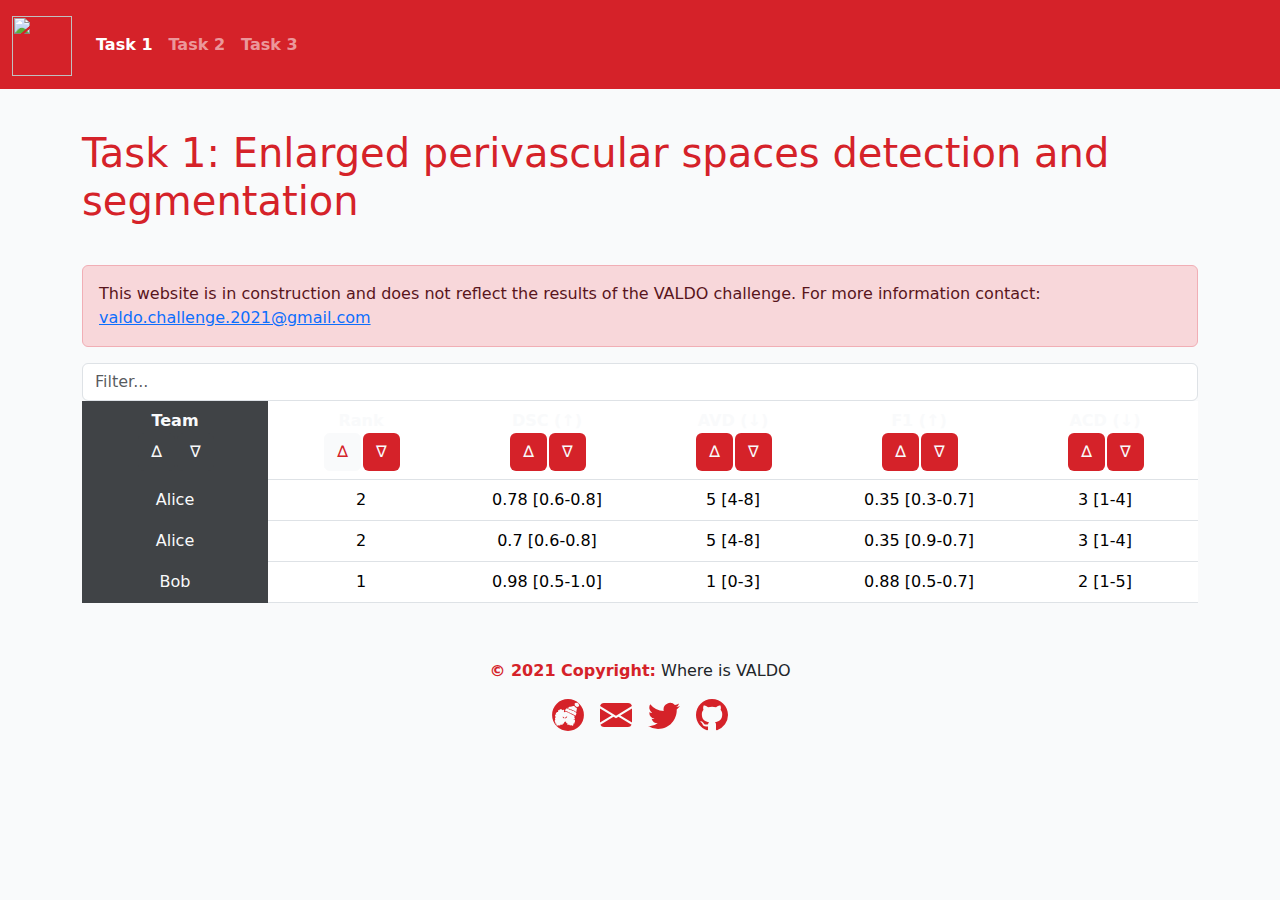
==== commit 4b4ca338: "Update leaderboard" ====
--- a/task_1.html
+++ b/task_1.html
@@ -4,7 +4,7 @@
 	<meta name="viewport" content="width=device-width, initial-scale=1.0">
 	<link href="https://unpkg.com/gridjs/dist/theme/mermaid.min.css" rel="stylesheet"/>
 	<link href="https://cdn.jsdelivr.net/npm/bootstrap@5.2.0/dist/css/bootstrap.min.css" rel="stylesheet"/>
-        <link rel="stylesheet" type="text/css" href="mystyles.css" media="screen" />
+        <link rel="stylesheet" type="text/css" href="style.css" media="screen" />
         <link rel="shortcut icon" href="web/logo.png"/>
 
     </head>
@@ -41,8 +41,10 @@
                 This website is in construction and does not reflect the results of the VALDO challenge. For more information contact: <a href="mailto:valdo.challenge.2021@gmail.com">valdo.challenge.2021@gmail.com</a>
             </div>
 
-            <div id="task1"></div>
-
+            <input class="form-control" type="text" placeholder="Filter..." id="#filter">
+            <div class="scrollme">
+                <table id="#table" class="table"></table>
+            </div>
         </div>
         <br>
         <footer>
@@ -83,32 +85,118 @@
         </footer>
 
 
-        <script src="https://unpkg.com/gridjs/dist/gridjs.umd.js"></script>
         <script src="https://cdn.jsdelivr.net/npm/bootstrap@5.2.0/dist/js/bootstrap.bundle.min.js"></script>
 	<script>
-            function compare(a, b){
-                            var a_float = +(a.split(" ")[0]);
-                            var b_float = +(b.split(" ")[0]);
-                            if (a_float > b_float) {
-                                return 1;
-                            }
-                            else if (a_float < b_float) {
-                                return -1;
-                            } else{
-                                return 0;
+            // ['Team', 'Rank', 'DSC (↑)', 'AVD (↓)', 'F1 (↑)', 'ACD (↓)']
+            // [{'Team': 'Alice', 'Rank': '2', 'DSC (↑)': '0.78 [0.6-0.8]', 'AVD (↓)': '5 [4-8]', 'F1 (↑)': '0.35 [0.3-0.7]', 'ACD (↓)': '3 [1-4]'}, {'Team': 'Alice', 'Rank': '2', 'DSC (↑)': '0.7 [0.6-0.8]', 'AVD (↓)': '5 [4-8]', 'F1 (↑)': '0.35 [0.9-0.7]', 'ACD (↓)': '3 [1-4]'}, {'Team': 'Bob', 'Rank': '1', 'DSC (↑)': '0.98 [0.5-1.0]', 'AVD (↓)': '1 [0-3]', 'F1 (↑)': '0.88 [0.5-0.7]', 'ACD (↓)': '2 [1-5]'}]
+            // {'Team': true, 'Rank': true, 'DSC (↑)': false, 'AVD (↓)': true, 'F1 (↑)': false, 'ACD (↓)': true}
+            let columns=['Team', 'Rank', 'DSC (↑)', 'AVD (↓)', 'F1 (↑)', 'ACD (↓)']
+            let is_ascendant={'Team': true, 'Rank': true, 'DSC (↑)': false, 'AVD (↓)': true, 'F1 (↑)': false, 'ACD (↓)': true};
+            let content=[{'Team': 'Alice', 'Rank': '2', 'DSC (↑)': '0.78 [0.6-0.8]', 'AVD (↓)': '5 [4-8]', 'F1 (↑)': '0.35 [0.3-0.7]', 'ACD (↓)': '3 [1-4]'}, {'Team': 'Alice', 'Rank': '2', 'DSC (↑)': '0.7 [0.6-0.8]', 'AVD (↓)': '5 [4-8]', 'F1 (↑)': '0.35 [0.9-0.7]', 'ACD (↓)': '3 [1-4]'}, {'Team': 'Bob', 'Rank': '1', 'DSC (↑)': '0.98 [0.5-1.0]', 'AVD (↓)': '1 [0-3]', 'F1 (↑)': '0.88 [0.5-0.7]', 'ACD (↓)': '2 [1-5]'}];
+
+            // Process the elements to make them comparable
+            function process(a) {
+                value = a.split("[")[0];
+                if (!isNaN(parseFloat(value))){
+                    return parseFloat(value);
+                }
+                return value;
+            }
+
+            // Create the sort function
+            function sort_by_column(column, up) {
+                function sort_data(){
+                    content.sort(function compare(a, b){
+                            if ((up && is_ascendant[column]) || (!up && !is_ascendant[column])) {
+                                return process(a[column]) > process(b[column])
+                            } else {
+                                return process(a[column]) < process(b[column])
                             }
                         }
-	    new gridjs.Grid(
-		{
-                    columns: ['Team', 'Rank', {name: 'DSC (↑)', sort: {compare: compare} }, {name: 'AVD (↓)', sort: {compare: compare} }, {name: 'F1 (↑)', sort: {compare: compare} }, {name: 'ACD (↓)', sort: {compare: compare} }],
-		    search: true,
-		    sort: true,
-		    fixedHeader: true,
-                    height: '400px',
-		    data: [['Alice', '2', '0.78 [0.6-0.8]', '5 [4-8]', '0.35 [0.3-0.7]', '3 [1-4]'], ['Alice', '2', '0.7 [0.6-0.8]', '5 [4-8]', '0.35 [0.9-0.7]', '3 [1-4]'], ['Bob', '1', '0.98 [0.5-1.0]', '1 [0-3]', '0.88 [0.5-0.7]', '2 [1-5]']]
-		}
-	    ).render(document.getElementById("task1"));
-	</script>
-    </body>
+                    )
+                    draw(column, up);
+                }
+                return sort_data;
+            }
+
+            // Filter the element in the table
+            function filter(event) {
+                input_value = event.target.value.toLowerCase();
+                var table = document.getElementById("#table");
+                for (const value of document.getElementsByClassName("team")){
+                    value.classList.add("invisible");
+                    if (value.getAttribute("data-tags").indexOf(input_value) !== -1) {
+                        value.classList.remove("invisible");
+                    }
+                }
+            }
+
+            // Create the element in the table
+            function draw(column, up) {
+                var table = document.getElementById("#table");
+                table.innerHTML = '';
+
+                // Set header
+                var thead = document.createElement("thead");
+                var tr = document.createElement("tr");
+                for (let i=0; i < columns.length; i++) {
+                    let th = document.createElement("th")
+                    th.textContent = columns[i];
+                    let br = document.createElement("br");
+                    let up = document.createElement("button");
+                    up.id = "btn-up-" + columns[i];
+                    up.classList.add("btn-order");
+                    up.classList.add("btn");
+                    up.textContent = "∆";
+                    up.onclick = sort_by_column(columns[i], true);
+                    th.appendChild(up);
+                    let down = document.createElement("button");
+                    down.id = "btn-down-" + columns[i];
+                    down.classList.add("btn-order");
+                    down.classList.add("btn");
+                    down.textContent = "∇";
+                    down.onclick = sort_by_column(columns[i], false);
+                    th.appendChild(br);
+                    th.appendChild(up);
+                    th.appendChild(down);
+                    tr.appendChild(th);
+                }
+                thead.appendChild(tr)
+                table.appendChild(thead);
+
+                // Set content
+                let tags = "";
+                var tbody = document.createElement("tbody")
+                for (let i=0; i < content.length; i++) {
+                    let tr = document.createElement("tr");
+                    tr.setAttribute("class", "team")
+                    tags = "";
+                    for (const [key, value] of Object.entries(content[i])){
+                        let td = document.createElement("td");
+                        td.textContent = value;
+                        tr.appendChild(td);
+                        tags += value.toLowerCase();
+                    }
+                    tr.setAttribute('data-tags', tags);
+                    tbody.appendChild(tr);
+                }
+                table.appendChild(tbody);
+
+                if (up) {
+                    document.getElementById("btn-up-" + column).classList.add("btn-dark");
+                }
+                else {
+                    document.getElementById("btn-down-" + column).classList.add("btn-dark");
+                }
+
+            }
+
+            //
+            var filter_element = document.getElementById("#filter");
+            filter_element.addEventListener("change", filter);
+            filter_element.addEventListener("input", filter);
+
+            sort_by_column(columns[1], is_ascendant[columns[1]])();
+	</script> </body>
 </html>
 
--- a/style.css
+++ b/style.css
@@ -0,0 +1,122 @@
+h1 {
+    color: #d52229;
+    margin-top: 1em;
+    margin-bottom: 1em;
+}
+
+body {
+    background-color: #f9fafb
+}
+
+footer {
+    display: flex;
+    flex-direction: column;
+    justify-content: center;
+}
+
+.footer-text {
+    display: flex;
+    flex-direction: row;
+    margin-top: 1em;
+    justify-content: center;
+}
+
+.icon {
+    width: 2em;
+    margin-left: 0.5em;
+    margin-right: 0.5em;
+}
+
+.valdo:hover {
+    color: #a9bcc5;
+}
+
+.github:hover {
+    color: #000000;
+}
+
+.twitter:hover {
+    color: #52a7e8;
+}
+
+.icon > a {
+    color: inherit;
+}
+
+.mail:hover {
+    color: #fca521;
+}
+
+.footer-icons {
+    color: #d52229;
+    display: flex;
+    margin-top: 1em;
+    margin-bottom: 1em;
+    flex-direction: row;
+    justify-content: center;
+}
+
+.navbar {
+    background-color: #d52229;
+}
+.footer-text > strong {
+    color: #d52229;
+}
+
+.invisible{
+    display: none;
+}
+
+.btn-order {
+    margin-left: 2px;
+    background-color: #d52229;
+    color: #d52229;
+}
+
+.btn {
+    color: #f9fafb !important;
+}
+
+.btn-dark {
+    background-color: #f9fafb !important;
+    border-color: #f9fafb !important;
+    color: #d52229 !important;
+}
+
+th {
+    color: #f9fafb !important;
+    min-width: 140px !important;
+    text-align: center;
+}
+
+td {
+    text-align: center;
+}
+
+thead {
+    background-color: #d52229 !important;
+}
+
+.scrollme {
+    overflow-x: auto;
+}
+
+.table th:first-child, .table td:first-child {
+      position: sticky;
+      left: 0;
+      background-color: #404346;
+      border-color: #404346;
+      color: #f9fafb !important;
+}
+
+.table th:first-child > .btn {
+    color: #f9fafb !important;
+    background-color: #404346 !important;
+    border-color: #404346 !important;
+}
+
+.table th:first-child > .btn-dark {
+    background-color: #f9fafb !important;
+    border-color: #f9fafb !important;
+    color: #404346 !important;
+}
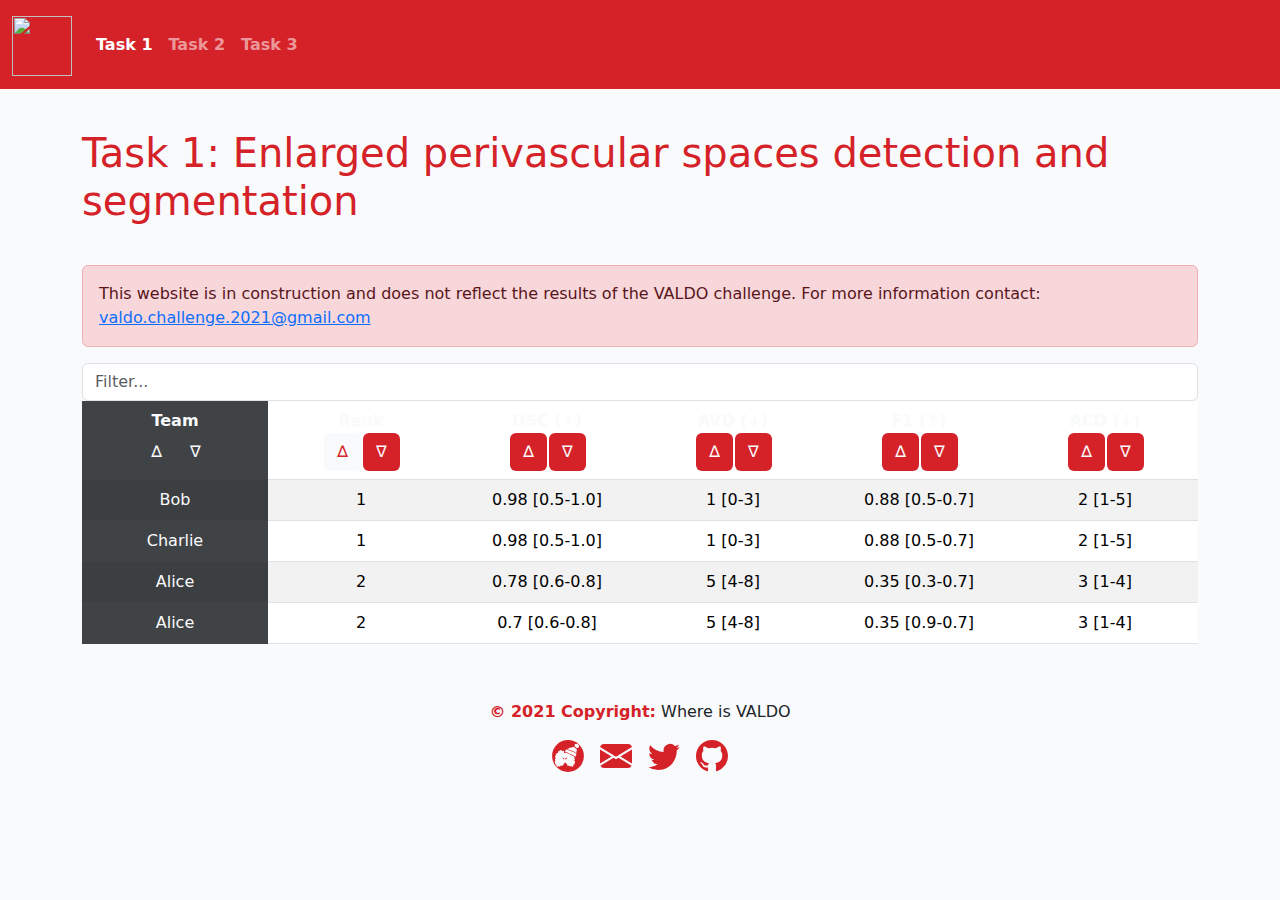
==== commit 66e7ec85: "Update leaderboard" ====
--- a/task_1.html
+++ b/task_1.html
@@ -43,7 +43,7 @@
 
             <input class="form-control" type="text" placeholder="Filter..." id="#filter">
             <div class="scrollme">
-                <table id="#table" class="table"></table>
+                <table id="#table" class="table table-striped"></table>
             </div>
         </div>
         <br>
@@ -88,29 +88,42 @@
         <script src="https://cdn.jsdelivr.net/npm/bootstrap@5.2.0/dist/js/bootstrap.bundle.min.js"></script>
 	<script>
             // ['Team', 'Rank', 'DSC (↑)', 'AVD (↓)', 'F1 (↑)', 'ACD (↓)']
-            // [{'Team': 'Alice', 'Rank': '2', 'DSC (↑)': '0.78 [0.6-0.8]', 'AVD (↓)': '5 [4-8]', 'F1 (↑)': '0.35 [0.3-0.7]', 'ACD (↓)': '3 [1-4]'}, {'Team': 'Alice', 'Rank': '2', 'DSC (↑)': '0.7 [0.6-0.8]', 'AVD (↓)': '5 [4-8]', 'F1 (↑)': '0.35 [0.9-0.7]', 'ACD (↓)': '3 [1-4]'}, {'Team': 'Bob', 'Rank': '1', 'DSC (↑)': '0.98 [0.5-1.0]', 'AVD (↓)': '1 [0-3]', 'F1 (↑)': '0.88 [0.5-0.7]', 'ACD (↓)': '2 [1-5]'}]
+            // [{'Team': 'Alice', 'Rank': '2', 'DSC (↑)': '0.78 [0.6-0.8]', 'AVD (↓)': '5 [4-8]', 'F1 (↑)': '0.35 [0.3-0.7]', 'ACD (↓)': '3 [1-4]'}, {'Team': 'Alice', 'Rank': '2', 'DSC (↑)': '0.7 [0.6-0.8]', 'AVD (↓)': '5 [4-8]', 'F1 (↑)': '0.35 [0.9-0.7]', 'ACD (↓)': '3 [1-4]'}, {'Team': 'Bob', 'Rank': '1', 'DSC (↑)': '0.98 [0.5-1.0]', 'AVD (↓)': '1 [0-3]', 'F1 (↑)': '0.88 [0.5-0.7]', 'ACD (↓)': '2 [1-5]'}, {'Team': 'Charlie', 'Rank': '1', 'DSC (↑)': '0.98 [0.5-1.0]', 'AVD (↓)': '1 [0-3]', 'F1 (↑)': '0.88 [0.5-0.7]', 'ACD (↓)': '2 [1-5]'}]
             // {'Team': true, 'Rank': true, 'DSC (↑)': false, 'AVD (↓)': true, 'F1 (↑)': false, 'ACD (↓)': true}
             let columns=['Team', 'Rank', 'DSC (↑)', 'AVD (↓)', 'F1 (↑)', 'ACD (↓)']
             let is_ascendant={'Team': true, 'Rank': true, 'DSC (↑)': false, 'AVD (↓)': true, 'F1 (↑)': false, 'ACD (↓)': true};
-            let content=[{'Team': 'Alice', 'Rank': '2', 'DSC (↑)': '0.78 [0.6-0.8]', 'AVD (↓)': '5 [4-8]', 'F1 (↑)': '0.35 [0.3-0.7]', 'ACD (↓)': '3 [1-4]'}, {'Team': 'Alice', 'Rank': '2', 'DSC (↑)': '0.7 [0.6-0.8]', 'AVD (↓)': '5 [4-8]', 'F1 (↑)': '0.35 [0.9-0.7]', 'ACD (↓)': '3 [1-4]'}, {'Team': 'Bob', 'Rank': '1', 'DSC (↑)': '0.98 [0.5-1.0]', 'AVD (↓)': '1 [0-3]', 'F1 (↑)': '0.88 [0.5-0.7]', 'ACD (↓)': '2 [1-5]'}];
+            let content=[{'Team': 'Alice', 'Rank': '2', 'DSC (↑)': '0.78 [0.6-0.8]', 'AVD (↓)': '5 [4-8]', 'F1 (↑)': '0.35 [0.3-0.7]', 'ACD (↓)': '3 [1-4]'}, {'Team': 'Alice', 'Rank': '2', 'DSC (↑)': '0.7 [0.6-0.8]', 'AVD (↓)': '5 [4-8]', 'F1 (↑)': '0.35 [0.9-0.7]', 'ACD (↓)': '3 [1-4]'}, {'Team': 'Bob', 'Rank': '1', 'DSC (↑)': '0.98 [0.5-1.0]', 'AVD (↓)': '1 [0-3]', 'F1 (↑)': '0.88 [0.5-0.7]', 'ACD (↓)': '2 [1-5]'}, {'Team': 'Charlie', 'Rank': '1', 'DSC (↑)': '0.98 [0.5-1.0]', 'AVD (↓)': '1 [0-3]', 'F1 (↑)': '0.88 [0.5-0.7]', 'ACD (↓)': '2 [1-5]'}];
 
             // Process the elements to make them comparable
-            function process(a) {
-                value = a.split("[")[0];
+            function process(c) {
+                value = c.split("[")[0];
                 if (!isNaN(parseFloat(value))){
                     return parseFloat(value);
                 }
-                return value;
+                return c;
             }
 
             // Create the sort function
             function sort_by_column(column, up) {
                 function sort_data(){
+                    console.log(JSON.stringify(content));
                     content.sort(function compare(a, b){
                             if ((up && is_ascendant[column]) || (!up && !is_ascendant[column])) {
-                                return process(a[column]) > process(b[column])
+                                if (process(a[column]) > process(b[column])){
+                                    return 1
+                                } else if (process(a[column]) === process(b[column])) {
+                                    return 0
+                                } else {
+                                    return -1
+                                }
                             } else {
-                                return process(a[column]) < process(b[column])
+                                if (process(a[column]) < process(b[column])){
+                                    return 1
+                                } else if (process(a[column]) === process(b[column])) {
+                                    return 0
+                                } else {
+                                    return -1
+                                }
                             }
                         }
                     )
